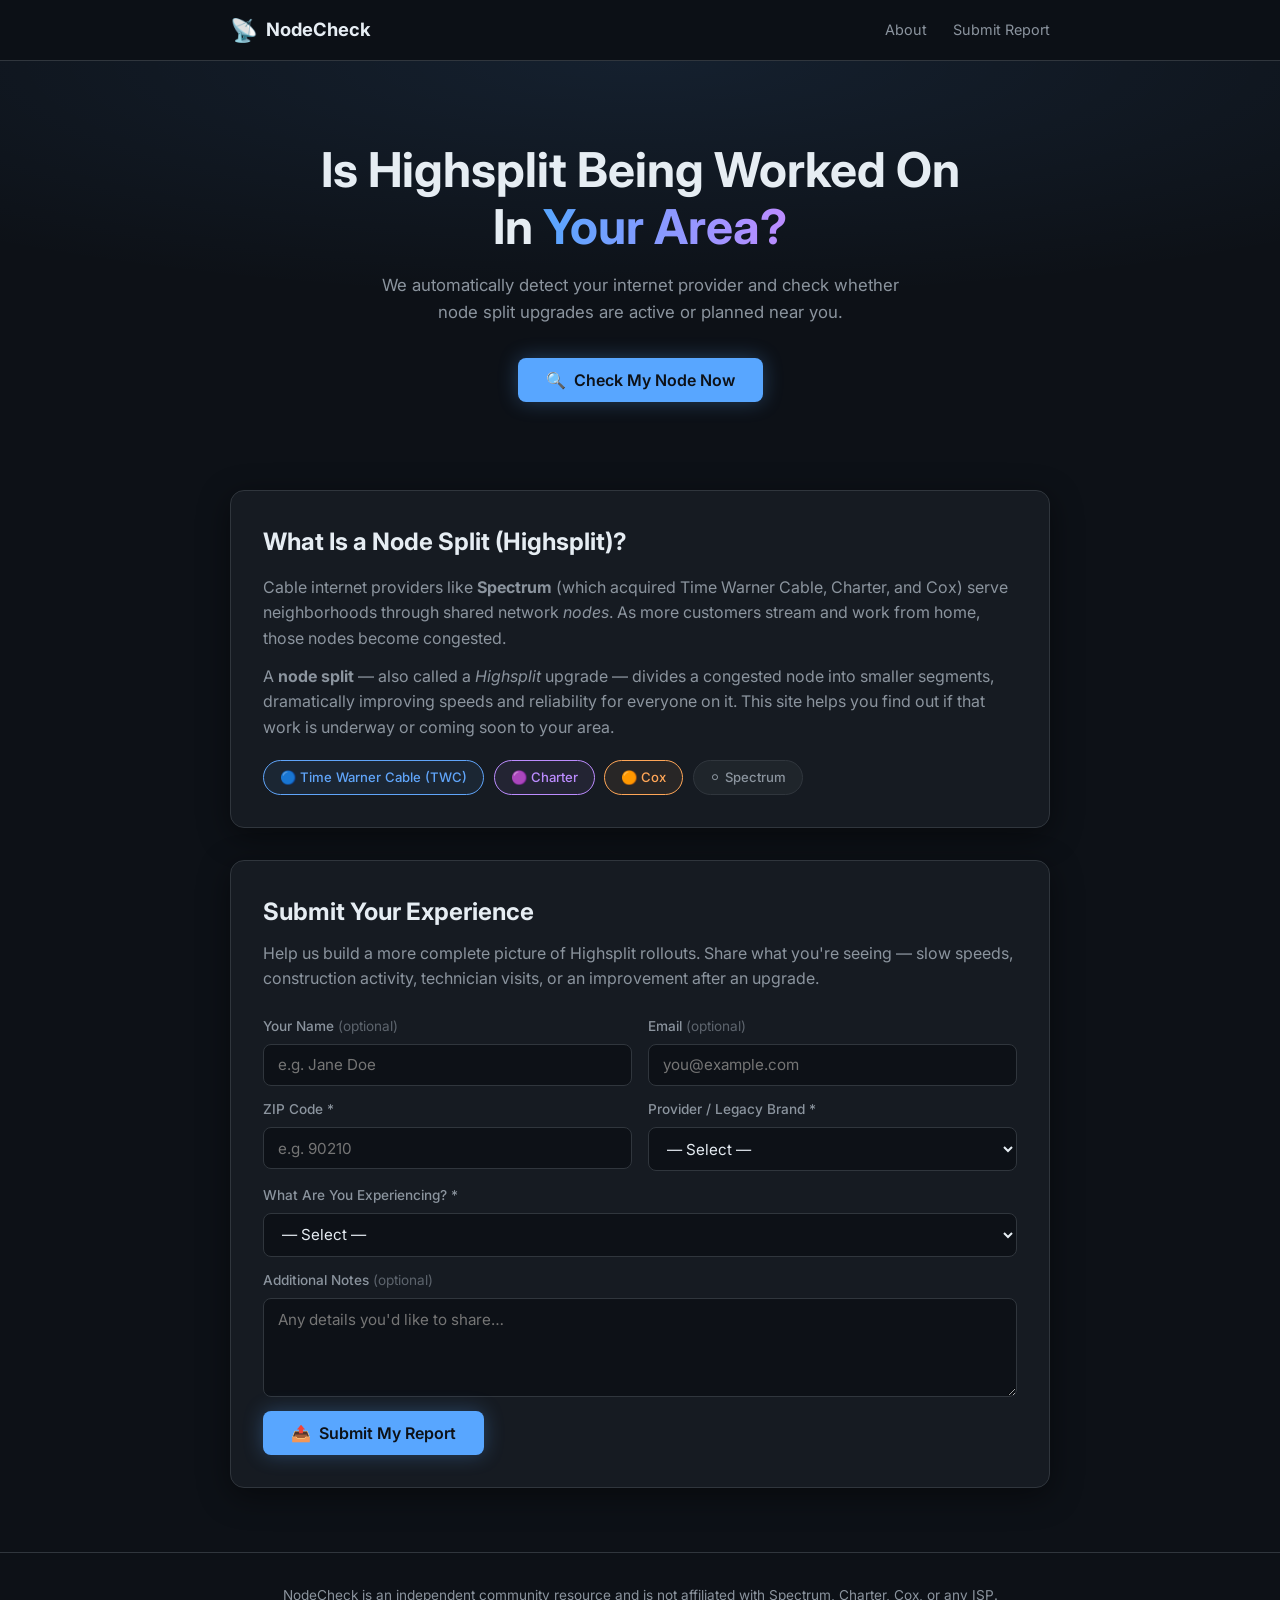
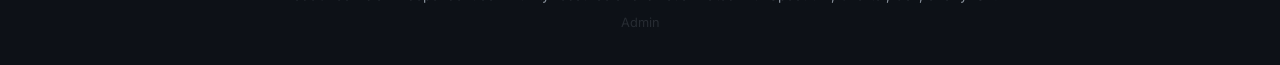
==== index.html @ a07a2ab9 "Add files via upload" ====
<!DOCTYPE html>
<html lang="en">
<head>
  <meta charset="UTF-8" />
  <meta name="viewport" content="width=device-width, initial-scale=1.0" />
  <title>Spectrum Node Checker — Highsplit Status</title>
  <link rel="stylesheet" href="style.css" />
  <link rel="preconnect" href="https://fonts.googleapis.com" />
  <link href="https://fonts.googleapis.com/css2?family=Inter:wght@300;400;500;600;700&display=swap" rel="stylesheet" />
</head>
<body>

  <!-- HEADER -->
  <header class="site-header">
    <div class="container">
      <div class="header-inner">
        <div class="logo">
          <span class="logo-icon">📡</span>
          <span class="logo-text">NodeCheck</span>
        </div>
        <nav>
          <a href="#about">About</a>
          <a href="#report">Submit Report</a>
        </nav>
      </div>
    </div>
  </header>

  <!-- HERO -->
  <section class="hero">
    <div class="container">
      <h1>Is Highsplit Being Worked On<br />In <span class="highlight">Your Area?</span></h1>
      <p class="hero-sub">We automatically detect your internet provider and check whether node split upgrades are active or planned near you.</p>
      <button id="checkBtn" class="btn btn-primary" onclick="runCheck()">
        <span class="btn-icon">🔍</span> Check My Node Now
      </button>
    </div>
  </section>

  <!-- RESULTS CARD -->
  <section class="results-section container" id="results" style="display:none;">
    <div class="card results-card">

      <div class="card-header">
        <h2>Your Connection Details</h2>
        <span class="badge" id="statusBadge">Checking…</span>
      </div>

      <div class="info-grid">
        <div class="info-item">
          <div class="info-label">IP Address</div>
          <div class="info-value" id="ipVal">—</div>
        </div>
        <div class="info-item">
          <div class="info-label">Internet Provider</div>
          <div class="info-value" id="ispVal">—</div>
        </div>
        <div class="info-item">
          <div class="info-label">Provider Legacy Brand</div>
          <div class="info-value" id="legacyVal">—</div>
        </div>
        <div class="info-item">
          <div class="info-label">ASN / Network</div>
          <div class="info-value" id="asnVal">—</div>
        </div>
        <div class="info-item">
          <div class="info-label">Location</div>
          <div class="info-value" id="locVal">—</div>
        </div>
        <div class="info-item">
          <div class="info-label">ZIP / Postal Code</div>
          <div class="info-value" id="zipVal">—</div>
        </div>
      </div>

      <!-- HIGHSPLIT STATUS BOX -->
      <div class="highsplit-box" id="highsplitBox">
        <div class="highsplit-icon" id="highsplitIcon">⏳</div>
        <div class="highsplit-text">
          <h3 id="highsplitTitle">Checking Highsplit Status…</h3>
          <p id="highsplitDesc">Please wait while we look up your area.</p>
          <div class="eta-badge" id="etaBadge" style="display:none;">
            <span>🗓️ Estimated Completion:</span>
            <strong id="etaVal"></strong>
          </div>
        </div>
      </div>

    </div>
  </section>

  <!-- SPINNER -->
  <div class="spinner-wrap" id="spinner" style="display:none;">
    <div class="spinner"></div>
    <p>Looking up your provider…</p>
  </div>

  <!-- ABOUT -->
  <section class="about-section container" id="about">
    <div class="card">
      <h2>What Is a Node Split (Highsplit)?</h2>
      <p>Cable internet providers like <strong>Spectrum</strong> (which acquired Time Warner Cable, Charter, and Cox) serve neighborhoods through shared network <em>nodes</em>. As more customers stream and work from home, those nodes become congested.</p>
      <p>A <strong>node split</strong> — also called a <em>Highsplit</em> upgrade — divides a congested node into smaller segments, dramatically improving speeds and reliability for everyone on it. This site helps you find out if that work is underway or coming soon to your area.</p>
      <div class="info-chips">
        <span class="chip chip-twc">🔵 Time Warner Cable (TWC)</span>
        <span class="chip chip-charter">🟣 Charter</span>
        <span class="chip chip-cox">🟠 Cox</span>
        <span class="chip chip-spectrum">⚪ Spectrum</span>
      </div>
    </div>
  </section>

  <!-- REPORT FORM -->
  <section class="report-section container" id="report">
    <div class="card">
      <h2>Submit Your Experience</h2>
      <p>Help us build a more complete picture of Highsplit rollouts. Share what you're seeing — slow speeds, construction activity, technician visits, or an improvement after an upgrade.</p>

      <form id="reportForm" onsubmit="submitReport(event)">
        <div class="form-row">
          <div class="form-group">
            <label for="rName">Your Name <span class="optional">(optional)</span></label>
            <input type="text" id="rName" placeholder="e.g. Jane Doe" />
          </div>
          <div class="form-group">
            <label for="rEmail">Email <span class="optional">(optional)</span></label>
            <input type="email" id="rEmail" placeholder="you@example.com" />
          </div>
        </div>
        <div class="form-row">
          <div class="form-group">
            <label for="rZip">ZIP Code *</label>
            <input type="text" id="rZip" placeholder="e.g. 90210" required maxlength="10" />
          </div>
          <div class="form-group">
            <label for="rProvider">Provider / Legacy Brand *</label>
            <select id="rProvider" required>
              <option value="">— Select —</option>
              <option>Spectrum</option>
              <option>Time Warner Cable (TWC)</option>
              <option>Charter</option>
              <option>Cox</option>
              <option>Other</option>
            </select>
          </div>
        </div>
        <div class="form-group full">
          <label for="rStatus">What Are You Experiencing? *</label>
          <select id="rStatus" required>
            <option value="">— Select —</option>
            <option>Speeds improved recently — upgrade may be done</option>
            <option>Saw construction / node work near my area</option>
            <option>Technician visited — mentioned node work</option>
            <option>Still having congestion / slow speeds</option>
            <option>No changes noticed</option>
            <option>Other</option>
          </select>
        </div>
        <div class="form-group full">
          <label for="rNotes">Additional Notes <span class="optional">(optional)</span></label>
          <textarea id="rNotes" rows="4" placeholder="Any details you'd like to share…"></textarea>
        </div>

        <!-- Hidden fields auto-filled from IP lookup -->
        <input type="hidden" id="rIp" />
        <input type="hidden" id="rIsp" />
        <input type="hidden" id="rCity" />
        <input type="hidden" id="rState" />

        <button type="submit" class="btn btn-primary" id="submitBtn">
          <span class="btn-icon">📤</span> Submit My Report
        </button>
      </form>

      <div id="formSuccess" class="success-msg" style="display:none;">
        <span>✅</span> Thank you! Your report has been submitted successfully.
      </div>
      <div id="formError" class="error-msg" style="display:none;">
        <span>⚠️</span> Something went wrong. Please try again or check your connection.
      </div>
    </div>
  </section>

  <!-- FOOTER -->
  <footer class="site-footer">
    <div class="container">
      <p>NodeCheck is an independent community resource and is not affiliated with Spectrum, Charter, Cox, or any ISP.</p>
      <p style="margin-top:.4rem;font-size:.8rem;opacity:.5;">
        <a href="admin.html" style="color:inherit;opacity:.4;text-decoration:none;">Admin</a>
      </p>
    </div>
  </footer>

  <script src="app.js"></script>
</body>
</html>
---- style.css ----
/* ===================================================
   NodeCheck — style.css
   =================================================== */

:root {
  --bg:          #0d1117;
  --bg-card:     #161b22;
  --bg-card2:    #1c2330;
  --border:      #30363d;
  --text:        #e6edf3;
  --text-muted:  #8b949e;
  --accent:      #58a6ff;
  --accent2:     #3fb950;
  --danger:      #f85149;
  --warning:     #d29922;
  --purple:      #bc8cff;
  --orange:      #ffa657;
  --radius:      14px;
  --shadow:      0 8px 32px rgba(0,0,0,.45);
}

*, *::before, *::after { box-sizing: border-box; margin: 0; padding: 0; }

html { scroll-behavior: smooth; }

body {
  font-family: 'Inter', system-ui, sans-serif;
  background: var(--bg);
  color: var(--text);
  font-size: 16px;
  line-height: 1.6;
}

/* ── LAYOUT ── */
.container { max-width: 860px; margin: 0 auto; padding: 0 1.25rem; }

/* ── HEADER ── */
.site-header {
  position: sticky; top: 0; z-index: 100;
  background: rgba(13,17,23,.88);
  backdrop-filter: blur(12px);
  border-bottom: 1px solid var(--border);
  padding: .75rem 0;
}
.header-inner { display: flex; align-items: center; justify-content: space-between; }
.logo { display: flex; align-items: center; gap: .5rem; font-weight: 700; font-size: 1.15rem; }
.logo-icon { font-size: 1.4rem; }
nav a {
  color: var(--text-muted);
  text-decoration: none;
  margin-left: 1.4rem;
  font-size: .9rem;
  transition: color .2s;
}
nav a:hover { color: var(--text); }

/* ── HERO ── */
.hero {
  padding: 5rem 1.25rem 3.5rem;
  text-align: center;
  background: radial-gradient(ellipse 80% 60% at 50% 0%, rgba(88,166,255,.10), transparent);
}
.hero h1 { font-size: clamp(1.8rem, 5vw, 3rem); font-weight: 700; line-height: 1.2; margin-bottom: 1rem; }
.highlight {
  background: linear-gradient(90deg, var(--accent), var(--purple));
  -webkit-background-clip: text;
  -webkit-text-fill-color: transparent;
}
.hero-sub { color: var(--text-muted); max-width: 540px; margin: 0 auto 2rem; font-size: 1.05rem; }

/* ── BUTTONS ── */
.btn {
  display: inline-flex;
  align-items: center;
  gap: .5rem;
  padding: .75rem 1.75rem;
  border-radius: 8px;
  border: none;
  font-family: inherit;
  font-size: 1rem;
  font-weight: 600;
  cursor: pointer;
  transition: transform .15s, box-shadow .15s, opacity .15s;
}
.btn:active { transform: scale(.97); }
.btn-primary {
  background: var(--accent);
  color: #0d1117;
  box-shadow: 0 0 20px rgba(88,166,255,.3);
}
.btn-primary:hover { opacity: .9; box-shadow: 0 0 30px rgba(88,166,255,.45); }
.btn-icon { font-size: 1rem; }

/* ── CARD ── */
.card {
  background: var(--bg-card);
  border: 1px solid var(--border);
  border-radius: var(--radius);
  padding: 2rem;
  box-shadow: var(--shadow);
}

/* ── RESULTS ── */
.results-section { margin: 2.5rem auto; }
.results-card {}
.card-header {
  display: flex; align-items: center; justify-content: space-between;
  margin-bottom: 1.5rem;
  flex-wrap: wrap; gap: .75rem;
}
.card-header h2 { font-size: 1.25rem; }

.badge {
  display: inline-block;
  padding: .3rem .85rem;
  border-radius: 20px;
  font-size: .8rem;
  font-weight: 600;
  background: var(--bg-card2);
  border: 1px solid var(--border);
  color: var(--text-muted);
}
.badge.checking  { color: var(--warning);  border-color: var(--warning); }
.badge.spectrum  { color: var(--accent);   border-color: var(--accent); }
.badge.twc       { color: #60a5fa;         border-color: #60a5fa; }
.badge.charter   { color: var(--purple);   border-color: var(--purple); }
.badge.cox       { color: var(--orange);   border-color: var(--orange); }
.badge.other     { color: var(--text-muted); }

/* INFO GRID */
.info-grid {
  display: grid;
  grid-template-columns: repeat(auto-fit, minmax(180px, 1fr));
  gap: 1rem;
  margin-bottom: 1.5rem;
}
.info-item {
  background: var(--bg-card2);
  border: 1px solid var(--border);
  border-radius: 10px;
  padding: .85rem 1rem;
}
.info-label { font-size: .73rem; text-transform: uppercase; letter-spacing: .07em; color: var(--text-muted); margin-bottom: .3rem; }
.info-value { font-size: .97rem; font-weight: 500; word-break: break-all; }

/* HIGHSPLIT BOX */
.highsplit-box {
  display: flex;
  align-items: flex-start;
  gap: 1.25rem;
  padding: 1.5rem;
  border-radius: 10px;
  border: 1px solid var(--border);
  background: var(--bg-card2);
  margin-top: .5rem;
}
.highsplit-icon { font-size: 2.5rem; flex-shrink: 0; }
.highsplit-text h3 { font-size: 1.1rem; margin-bottom: .35rem; }
.highsplit-text p  { color: var(--text-muted); font-size: .95rem; }

.highsplit-box.active   { border-color: var(--accent2); background: rgba(63,185,80,.07); }
.highsplit-box.planned  { border-color: var(--warning);  background: rgba(210,153,34,.07); }
.highsplit-box.complete { border-color: var(--accent);   background: rgba(88,166,255,.07); }
.highsplit-box.none     { border-color: var(--border);   }

.eta-badge {
  display: inline-flex;
  align-items: center;
  gap: .5rem;
  margin-top: .75rem;
  background: var(--bg);
  border: 1px solid var(--border);
  border-radius: 8px;
  padding: .4rem .85rem;
  font-size: .87rem;
  color: var(--text-muted);
}
.eta-badge strong { color: var(--text); }

/* SPINNER */
.spinner-wrap {
  display: flex;
  flex-direction: column;
  align-items: center;
  padding: 3rem;
  color: var(--text-muted);
  gap: 1rem;
}
.spinner {
  width: 44px; height: 44px;
  border: 4px solid var(--border);
  border-top-color: var(--accent);
  border-radius: 50%;
  animation: spin .8s linear infinite;
}
@keyframes spin { to { transform: rotate(360deg); } }

/* ── ABOUT ── */
.about-section { margin: 2rem auto; }
.about-section h2 { margin-bottom: .85rem; }
.about-section p  { color: var(--text-muted); margin-bottom: .75rem; }
.info-chips { display: flex; flex-wrap: wrap; gap: .6rem; margin-top: 1.25rem; }
.chip {
  padding: .35rem 1rem;
  border-radius: 20px;
  font-size: .82rem;
  font-weight: 500;
  border: 1px solid;
}
.chip-twc       { color: #60a5fa; border-color: #60a5fa; background: rgba(96,165,250,.08); }
.chip-charter   { color: var(--purple); border-color: var(--purple); background: rgba(188,140,255,.08); }
.chip-cox       { color: var(--orange); border-color: var(--orange); background: rgba(255,166,87,.08); }
.chip-spectrum  { color: var(--text-muted); border-color: var(--border); background: rgba(139,148,158,.08); }

/* ── REPORT FORM ── */
.report-section { margin: 2rem auto 4rem; }
.report-section h2 { margin-bottom: .6rem; }
.report-section > .card > p { color: var(--text-muted); margin-bottom: 1.5rem; }

.form-row { display: grid; grid-template-columns: 1fr 1fr; gap: 1rem; }
@media (max-width: 540px) { .form-row { grid-template-columns: 1fr; } }

.form-group { display: flex; flex-direction: column; gap: .4rem; margin-bottom: .85rem; }
.form-group.full { grid-column: 1 / -1; }

label { font-size: .85rem; font-weight: 500; color: var(--text-muted); }
.optional { font-weight: 400; opacity: .6; }

input, select, textarea {
  background: var(--bg);
  border: 1px solid var(--border);
  border-radius: 8px;
  padding: .65rem .9rem;
  color: var(--text);
  font-family: inherit;
  font-size: .95rem;
  outline: none;
  transition: border-color .2s;
  width: 100%;
}
input:focus, select:focus, textarea:focus { border-color: var(--accent); }
select option { background: var(--bg-card); }
textarea { resize: vertical; }

.success-msg, .error-msg {
  display: flex; align-items: center; gap: .6rem;
  padding: 1rem 1.25rem;
  border-radius: 8px;
  margin-top: 1rem;
  font-size: .95rem;
}
.success-msg { background: rgba(63,185,80,.12); border: 1px solid var(--accent2); color: var(--accent2); }
.error-msg   { background: rgba(248,81,73,.12);  border: 1px solid var(--danger);  color: var(--danger); }

/* ── FOOTER ── */
.site-footer {
  text-align: center;
  padding: 2rem 1.25rem;
  border-top: 1px solid var(--border);
  color: var(--text-muted);
  font-size: .85rem;
}

/* ── ADMIN PAGE ── */
.admin-login { max-width: 380px; margin: 6rem auto; }
.admin-login h2 { margin-bottom: 1.25rem; text-align: center; }

.admin-section { margin: 2rem auto 4rem; }
.admin-section h2 { margin-bottom: 1.25rem; }

.report-table-wrap { overflow-x: auto; }
table { width: 100%; border-collapse: collapse; font-size: .85rem; }
th, td { padding: .65rem .9rem; text-align: left; border-bottom: 1px solid var(--border); }
th { color: var(--text-muted); font-weight: 600; font-size: .75rem; text-transform: uppercase; letter-spacing: .06em; }
tr:hover td { background: var(--bg-card2); }

.empty-state {
  text-align: center;
  padding: 3rem;
  color: var(--text-muted);
}

.logout-btn {
  background: none;
  border: 1px solid var(--border);
  color: var(--text-muted);
  padding: .4rem .9rem;
  border-radius: 6px;
  cursor: pointer;
  font-size: .85rem;
  font-family: inherit;
  transition: border-color .2s;
}
.logout-btn:hover { border-color: var(--danger); color: var(--danger); }

/* Responsive */
@media (max-width: 640px) {
  .hero { padding: 3.5rem 1.25rem 2.5rem; }
  .card { padding: 1.4rem; }
  .highsplit-box { flex-direction: column; }
}
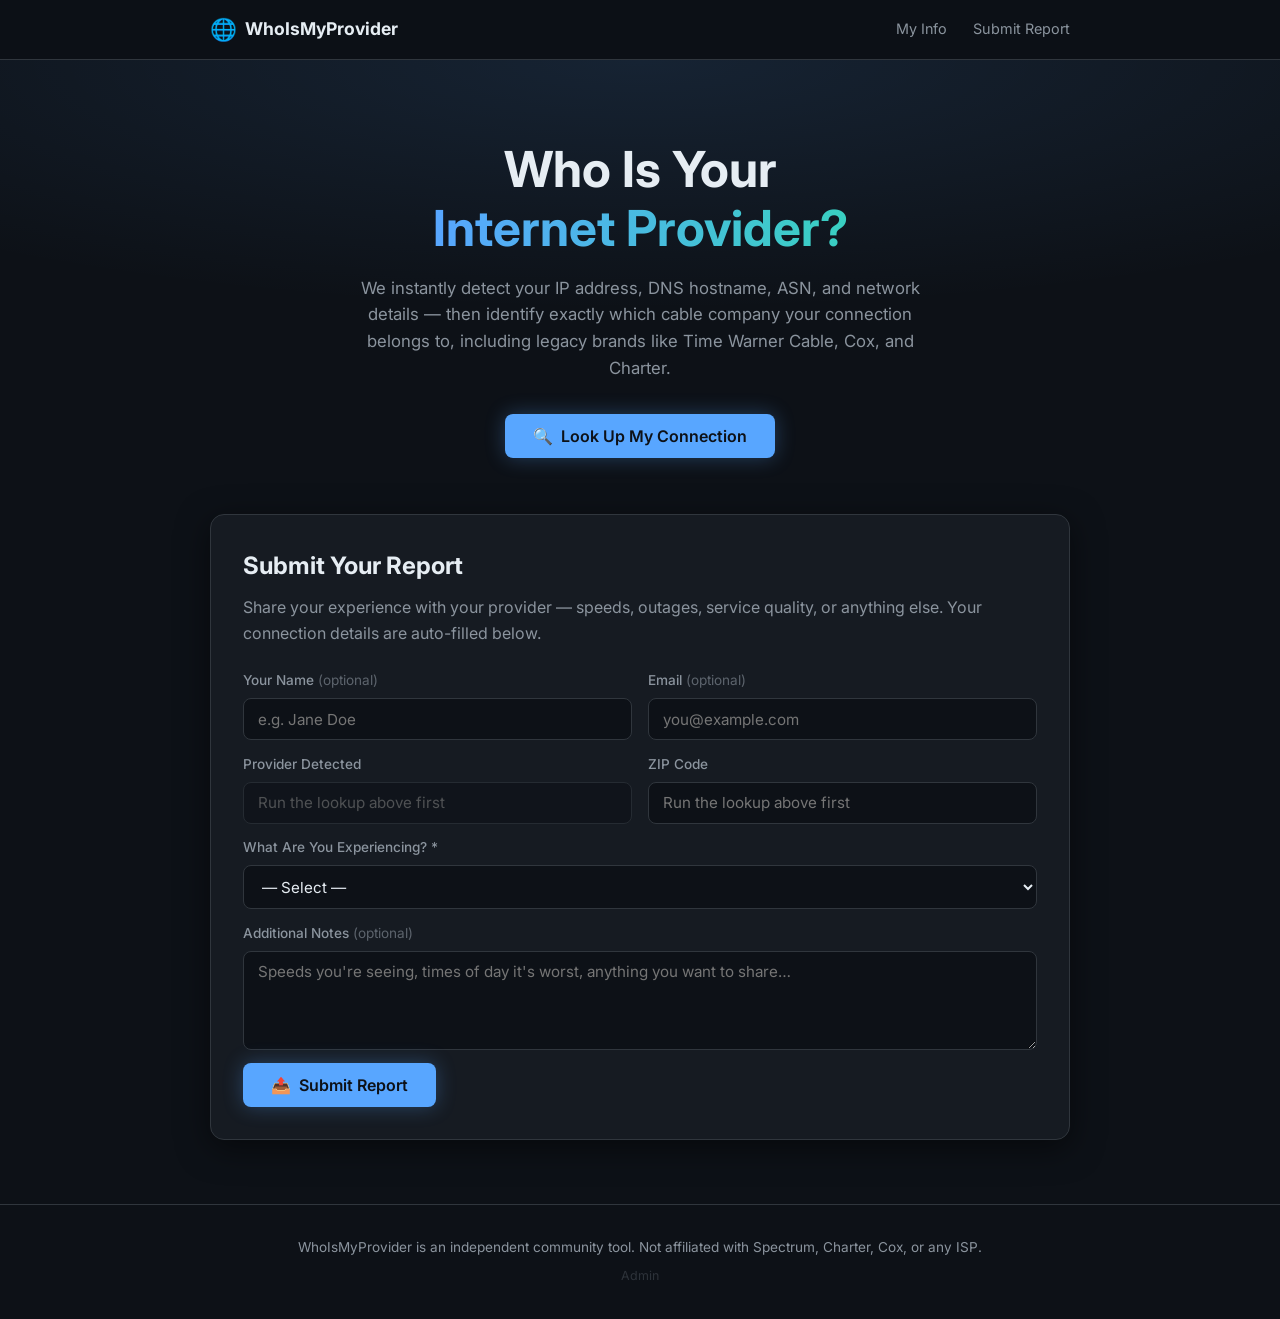
==== commit b9346c46: "Add files via upload" ====
--- a/index.html
+++ b/index.html
@@ -3,9 +3,8 @@
 <head>
   <meta charset="UTF-8" />
   <meta name="viewport" content="width=device-width, initial-scale=1.0" />
-  <title>Spectrum Node Checker — Highsplit Status</title>
+  <title>Who's My Provider? — Node & ISP Lookup</title>
   <link rel="stylesheet" href="style.css" />
-  <link rel="preconnect" href="https://fonts.googleapis.com" />
   <link href="https://fonts.googleapis.com/css2?family=Inter:wght@300;400;500;600;700&display=swap" rel="stylesheet" />
 </head>
 <body>
@@ -15,11 +14,11 @@
     <div class="container">
       <div class="header-inner">
         <div class="logo">
-          <span class="logo-icon">📡</span>
-          <span class="logo-text">NodeCheck</span>
+          <span class="logo-icon">🌐</span>
+          <span class="logo-text">WhoIsMyProvider</span>
         </div>
         <nav>
-          <a href="#about">About</a>
+          <a href="#results">My Info</a>
           <a href="#report">Submit Report</a>
         </nav>
       </div>
@@ -29,154 +28,183 @@
   <!-- HERO -->
   <section class="hero">
     <div class="container">
-      <h1>Is Highsplit Being Worked On<br />In <span class="highlight">Your Area?</span></h1>
-      <p class="hero-sub">We automatically detect your internet provider and check whether node split upgrades are active or planned near you.</p>
-      <button id="checkBtn" class="btn btn-primary" onclick="runCheck()">
-        <span class="btn-icon">🔍</span> Check My Node Now
+      <h1>Who Is Your<br /><span class="highlight">Internet Provider?</span></h1>
+      <p class="hero-sub">
+        We instantly detect your IP address, DNS hostname, ASN, and network details — then identify exactly which cable company your connection belongs to, including legacy brands like Time Warner Cable, Cox, and Charter.
+      </p>
+      <button id="checkBtn" class="btn btn-primary" onclick="runLookup()">
+        <span class="btn-icon">🔍</span> Look Up My Connection
       </button>
-    </div>
-  </section>
-
-  <!-- RESULTS CARD -->
-  <section class="results-section container" id="results" style="display:none;">
-    <div class="card results-card">
-
-      <div class="card-header">
-        <h2>Your Connection Details</h2>
-        <span class="badge" id="statusBadge">Checking…</span>
-      </div>
-
-      <div class="info-grid">
-        <div class="info-item">
-          <div class="info-label">IP Address</div>
-          <div class="info-value" id="ipVal">—</div>
-        </div>
-        <div class="info-item">
-          <div class="info-label">Internet Provider</div>
-          <div class="info-value" id="ispVal">—</div>
-        </div>
-        <div class="info-item">
-          <div class="info-label">Provider Legacy Brand</div>
-          <div class="info-value" id="legacyVal">—</div>
-        </div>
-        <div class="info-item">
-          <div class="info-label">ASN / Network</div>
-          <div class="info-value" id="asnVal">—</div>
-        </div>
-        <div class="info-item">
-          <div class="info-label">Location</div>
-          <div class="info-value" id="locVal">—</div>
-        </div>
-        <div class="info-item">
-          <div class="info-label">ZIP / Postal Code</div>
-          <div class="info-value" id="zipVal">—</div>
-        </div>
-      </div>
-
-      <!-- HIGHSPLIT STATUS BOX -->
-      <div class="highsplit-box" id="highsplitBox">
-        <div class="highsplit-icon" id="highsplitIcon">⏳</div>
-        <div class="highsplit-text">
-          <h3 id="highsplitTitle">Checking Highsplit Status…</h3>
-          <p id="highsplitDesc">Please wait while we look up your area.</p>
-          <div class="eta-badge" id="etaBadge" style="display:none;">
-            <span>🗓️ Estimated Completion:</span>
-            <strong id="etaVal"></strong>
-          </div>
-        </div>
-      </div>
-
     </div>
   </section>
 
   <!-- SPINNER -->
   <div class="spinner-wrap" id="spinner" style="display:none;">
     <div class="spinner"></div>
-    <p>Looking up your provider…</p>
+    <p>Fetching your network details…</p>
   </div>
 
-  <!-- ABOUT -->
-  <section class="about-section container" id="about">
-    <div class="card">
-      <h2>What Is a Node Split (Highsplit)?</h2>
-      <p>Cable internet providers like <strong>Spectrum</strong> (which acquired Time Warner Cable, Charter, and Cox) serve neighborhoods through shared network <em>nodes</em>. As more customers stream and work from home, those nodes become congested.</p>
-      <p>A <strong>node split</strong> — also called a <em>Highsplit</em> upgrade — divides a congested node into smaller segments, dramatically improving speeds and reliability for everyone on it. This site helps you find out if that work is underway or coming soon to your area.</p>
-      <div class="info-chips">
-        <span class="chip chip-twc">🔵 Time Warner Cable (TWC)</span>
-        <span class="chip chip-charter">🟣 Charter</span>
-        <span class="chip chip-cox">🟠 Cox</span>
-        <span class="chip chip-spectrum">⚪ Spectrum</span>
-      </div>
-    </div>
+  <!-- RESULTS -->
+  <section class="results-section container" id="results" style="display:none;">
+
+    <!-- PROVIDER BANNER -->
+    <div class="provider-banner" id="providerBanner">
+      <div class="provider-logo" id="providerLogo">📡</div>
+      <div class="provider-info">
+        <div class="provider-label">Your Internet Provider</div>
+        <div class="provider-name" id="providerName">—</div>
+        <div class="provider-sub" id="providerSub">—</div>
+      </div>
+      <div class="provider-badge-wrap">
+        <span class="provider-badge" id="providerBadge">—</span>
+      </div>
+    </div>
+
+    <!-- DETAIL GRID -->
+    <div class="card detail-card">
+      <h2 class="section-title">Your Network Details</h2>
+      <div class="info-grid">
+
+        <div class="info-item">
+          <div class="info-label">🔢 IP Address</div>
+          <div class="info-value mono" id="dIp">—</div>
+        </div>
+
+        <div class="info-item">
+          <div class="info-label">🔄 Reverse DNS (RDNS)</div>
+          <div class="info-value mono small" id="dRdns">—</div>
+        </div>
+
+        <div class="info-item">
+          <div class="info-label">🏢 ISP / Organization</div>
+          <div class="info-value" id="dIsp">—</div>
+        </div>
+
+        <div class="info-item">
+          <div class="info-label">📡 ASN (Network Number)</div>
+          <div class="info-value mono" id="dAsn">—</div>
+        </div>
+
+        <div class="info-item">
+          <div class="info-label">🏙️ City</div>
+          <div class="info-value" id="dCity">—</div>
+        </div>
+
+        <div class="info-item">
+          <div class="info-label">🗺️ Region / State</div>
+          <div class="info-value" id="dRegion">—</div>
+        </div>
+
+        <div class="info-item">
+          <div class="info-label">📮 ZIP Code</div>
+          <div class="info-value mono" id="dZip">—</div>
+        </div>
+
+        <div class="info-item">
+          <div class="info-label">🌍 Country</div>
+          <div class="info-value" id="dCountry">—</div>
+        </div>
+
+        <div class="info-item">
+          <div class="info-label">⏰ Timezone</div>
+          <div class="info-value" id="dTimezone">—</div>
+        </div>
+
+        <div class="info-item">
+          <div class="info-label">📶 Connection Type</div>
+          <div class="info-value" id="dType">—</div>
+        </div>
+
+        <div class="info-item">
+          <div class="info-label">🛡️ VPN / Proxy</div>
+          <div class="info-value" id="dProxy">—</div>
+        </div>
+
+        <div class="info-item">
+          <div class="info-label">🏷️ Legacy Brand Detected</div>
+          <div class="info-value" id="dLegacy">—</div>
+        </div>
+
+      </div>
+    </div>
+
+    <!-- PROVIDER EXPLANATION -->
+    <div class="card explain-card" id="explainCard">
+      <div class="explain-icon" id="explainIcon">📡</div>
+      <div class="explain-text">
+        <h3 id="explainTitle">Provider Identified</h3>
+        <p id="explainDesc">—</p>
+      </div>
+    </div>
+
   </section>
 
   <!-- REPORT FORM -->
   <section class="report-section container" id="report">
     <div class="card">
-      <h2>Submit Your Experience</h2>
-      <p>Help us build a more complete picture of Highsplit rollouts. Share what you're seeing — slow speeds, construction activity, technician visits, or an improvement after an upgrade.</p>
+      <h2>Submit Your Report</h2>
+      <p>Share your experience with your provider — speeds, outages, service quality, or anything else. Your connection details are auto-filled below.</p>
 
       <form id="reportForm" onsubmit="submitReport(event)">
         <div class="form-row">
           <div class="form-group">
-            <label for="rName">Your Name <span class="optional">(optional)</span></label>
+            <label>Your Name <span class="optional">(optional)</span></label>
             <input type="text" id="rName" placeholder="e.g. Jane Doe" />
           </div>
           <div class="form-group">
-            <label for="rEmail">Email <span class="optional">(optional)</span></label>
+            <label>Email <span class="optional">(optional)</span></label>
             <input type="email" id="rEmail" placeholder="you@example.com" />
           </div>
         </div>
+
         <div class="form-row">
           <div class="form-group">
-            <label for="rZip">ZIP Code *</label>
-            <input type="text" id="rZip" placeholder="e.g. 90210" required maxlength="10" />
-          </div>
-          <div class="form-group">
-            <label for="rProvider">Provider / Legacy Brand *</label>
-            <select id="rProvider" required>
-              <option value="">— Select —</option>
-              <option>Spectrum</option>
-              <option>Time Warner Cable (TWC)</option>
-              <option>Charter</option>
-              <option>Cox</option>
-              <option>Other</option>
-            </select>
-          </div>
-        </div>
+            <label>Provider Detected</label>
+            <input type="text" id="rProvider" placeholder="Run the lookup above first" readonly />
+          </div>
+          <div class="form-group">
+            <label>ZIP Code</label>
+            <input type="text" id="rZip" placeholder="Run the lookup above first" />
+          </div>
+        </div>
+
         <div class="form-group full">
-          <label for="rStatus">What Are You Experiencing? *</label>
+          <label>What Are You Experiencing? *</label>
           <select id="rStatus" required>
             <option value="">— Select —</option>
-            <option>Speeds improved recently — upgrade may be done</option>
-            <option>Saw construction / node work near my area</option>
-            <option>Technician visited — mentioned node work</option>
-            <option>Still having congestion / slow speeds</option>
-            <option>No changes noticed</option>
+            <option>Speeds are great — no complaints</option>
+            <option>Speeds are slow / inconsistent</option>
+            <option>Frequent outages or disconnections</option>
+            <option>Service just recently improved</option>
+            <option>Service recently got worse</option>
             <option>Other</option>
           </select>
         </div>
+
         <div class="form-group full">
-          <label for="rNotes">Additional Notes <span class="optional">(optional)</span></label>
-          <textarea id="rNotes" rows="4" placeholder="Any details you'd like to share…"></textarea>
-        </div>
-
-        <!-- Hidden fields auto-filled from IP lookup -->
+          <label>Additional Notes <span class="optional">(optional)</span></label>
+          <textarea id="rNotes" rows="4" placeholder="Speeds you're seeing, times of day it's worst, anything you want to share…"></textarea>
+        </div>
+
+        <!-- Hidden auto-filled fields -->
         <input type="hidden" id="rIp" />
         <input type="hidden" id="rIsp" />
+        <input type="hidden" id="rAsn" />
+        <input type="hidden" id="rRdns" />
         <input type="hidden" id="rCity" />
         <input type="hidden" id="rState" />
+        <input type="hidden" id="rLegacy" />
 
         <button type="submit" class="btn btn-primary" id="submitBtn">
-          <span class="btn-icon">📤</span> Submit My Report
+          <span class="btn-icon">📤</span> Submit Report
         </button>
       </form>
 
       <div id="formSuccess" class="success-msg" style="display:none;">
-        <span>✅</span> Thank you! Your report has been submitted successfully.
+        <span>✅</span> Thank you! Your report was submitted.
       </div>
       <div id="formError" class="error-msg" style="display:none;">
-        <span>⚠️</span> Something went wrong. Please try again or check your connection.
+        <span>⚠️</span> Something went wrong. Please try again.
       </div>
     </div>
   </section>
@@ -184,9 +212,9 @@
   <!-- FOOTER -->
   <footer class="site-footer">
     <div class="container">
-      <p>NodeCheck is an independent community resource and is not affiliated with Spectrum, Charter, Cox, or any ISP.</p>
-      <p style="margin-top:.4rem;font-size:.8rem;opacity:.5;">
-        <a href="admin.html" style="color:inherit;opacity:.4;text-decoration:none;">Admin</a>
+      <p>WhoIsMyProvider is an independent community tool. Not affiliated with Spectrum, Charter, Cox, or any ISP.</p>
+      <p style="margin-top:.4rem;">
+        <a href="admin.html" style="color:inherit;opacity:.25;font-size:.78rem;text-decoration:none;">Admin</a>
       </p>
     </div>
   </footer>
--- a/style.css
+++ b/style.css
@@ -1,26 +1,26 @@
 /* ===================================================
-   NodeCheck — style.css
+   WhoIsMyProvider — style.css
    =================================================== */
 
 :root {
-  --bg:          #0d1117;
-  --bg-card:     #161b22;
-  --bg-card2:    #1c2330;
-  --border:      #30363d;
-  --text:        #e6edf3;
-  --text-muted:  #8b949e;
-  --accent:      #58a6ff;
-  --accent2:     #3fb950;
-  --danger:      #f85149;
-  --warning:     #d29922;
-  --purple:      #bc8cff;
-  --orange:      #ffa657;
-  --radius:      14px;
-  --shadow:      0 8px 32px rgba(0,0,0,.45);
+  --bg:         #0d1117;
+  --bg-card:    #161b22;
+  --bg-card2:   #1c2330;
+  --border:     #30363d;
+  --text:       #e6edf3;
+  --muted:      #8b949e;
+  --accent:     #58a6ff;
+  --green:      #3fb950;
+  --danger:     #f85149;
+  --warning:    #d29922;
+  --purple:     #bc8cff;
+  --orange:     #ffa657;
+  --teal:       #39d0c1;
+  --radius:     14px;
+  --shadow:     0 8px 32px rgba(0,0,0,.5);
 }
 
 *, *::before, *::after { box-sizing: border-box; margin: 0; padding: 0; }
-
 html { scroll-behavior: smooth; }
 
 body {
@@ -31,271 +31,171 @@
   line-height: 1.6;
 }
 
-/* ── LAYOUT ── */
-.container { max-width: 860px; margin: 0 auto; padding: 0 1.25rem; }
-
-/* ── HEADER ── */
+.container { max-width: 900px; margin: 0 auto; padding: 0 1.25rem; }
+
+/* HEADER */
 .site-header {
   position: sticky; top: 0; z-index: 100;
-  background: rgba(13,17,23,.88);
+  background: rgba(13,17,23,.9);
   backdrop-filter: blur(12px);
   border-bottom: 1px solid var(--border);
   padding: .75rem 0;
 }
 .header-inner { display: flex; align-items: center; justify-content: space-between; }
-.logo { display: flex; align-items: center; gap: .5rem; font-weight: 700; font-size: 1.15rem; }
-.logo-icon { font-size: 1.4rem; }
-nav a {
-  color: var(--text-muted);
-  text-decoration: none;
-  margin-left: 1.4rem;
-  font-size: .9rem;
-  transition: color .2s;
-}
+.logo { display: flex; align-items: center; gap: .5rem; font-weight: 700; font-size: 1.1rem; }
+.logo-icon { font-size: 1.35rem; }
+nav a { color: var(--muted); text-decoration: none; margin-left: 1.4rem; font-size: .9rem; transition: color .2s; }
 nav a:hover { color: var(--text); }
 
-/* ── HERO ── */
+/* HERO */
 .hero {
   padding: 5rem 1.25rem 3.5rem;
   text-align: center;
-  background: radial-gradient(ellipse 80% 60% at 50% 0%, rgba(88,166,255,.10), transparent);
-}
-.hero h1 { font-size: clamp(1.8rem, 5vw, 3rem); font-weight: 700; line-height: 1.2; margin-bottom: 1rem; }
+  background: radial-gradient(ellipse 80% 55% at 50% 0%, rgba(88,166,255,.12), transparent);
+}
+.hero h1 { font-size: clamp(1.9rem, 5vw, 3.1rem); font-weight: 700; line-height: 1.2; margin-bottom: 1rem; }
 .highlight {
-  background: linear-gradient(90deg, var(--accent), var(--purple));
-  -webkit-background-clip: text;
-  -webkit-text-fill-color: transparent;
-}
-.hero-sub { color: var(--text-muted); max-width: 540px; margin: 0 auto 2rem; font-size: 1.05rem; }
-
-/* ── BUTTONS ── */
+  background: linear-gradient(90deg, var(--accent), var(--teal));
+  -webkit-background-clip: text; -webkit-text-fill-color: transparent;
+}
+.hero-sub { color: var(--muted); max-width: 560px; margin: 0 auto 2rem; font-size: 1.05rem; }
+
+/* BUTTON */
 .btn {
-  display: inline-flex;
-  align-items: center;
-  gap: .5rem;
-  padding: .75rem 1.75rem;
-  border-radius: 8px;
-  border: none;
-  font-family: inherit;
-  font-size: 1rem;
-  font-weight: 600;
-  cursor: pointer;
-  transition: transform .15s, box-shadow .15s, opacity .15s;
+  display: inline-flex; align-items: center; gap: .5rem;
+  padding: .75rem 1.75rem; border-radius: 8px; border: none;
+  font-family: inherit; font-size: 1rem; font-weight: 600;
+  cursor: pointer; transition: transform .15s, box-shadow .15s, opacity .15s;
 }
 .btn:active { transform: scale(.97); }
-.btn-primary {
-  background: var(--accent);
-  color: #0d1117;
-  box-shadow: 0 0 20px rgba(88,166,255,.3);
-}
+.btn-primary { background: var(--accent); color: #0d1117; box-shadow: 0 0 20px rgba(88,166,255,.3); }
 .btn-primary:hover { opacity: .9; box-shadow: 0 0 30px rgba(88,166,255,.45); }
 .btn-icon { font-size: 1rem; }
 
-/* ── CARD ── */
-.card {
+/* SPINNER */
+.spinner-wrap { display: flex; flex-direction: column; align-items: center; padding: 3rem; color: var(--muted); gap: 1rem; }
+.spinner { width: 44px; height: 44px; border: 4px solid var(--border); border-top-color: var(--accent); border-radius: 50%; animation: spin .8s linear infinite; }
+@keyframes spin { to { transform: rotate(360deg); } }
+
+/* PROVIDER BANNER */
+.results-section { margin: 2rem auto 1rem; }
+
+.provider-banner {
+  display: flex; align-items: center; gap: 1.5rem;
   background: var(--bg-card);
   border: 1px solid var(--border);
   border-radius: var(--radius);
-  padding: 2rem;
+  padding: 1.75rem 2rem;
+  margin-bottom: 1.25rem;
   box-shadow: var(--shadow);
-}
-
-/* ── RESULTS ── */
-.results-section { margin: 2.5rem auto; }
-.results-card {}
-.card-header {
-  display: flex; align-items: center; justify-content: space-between;
-  margin-bottom: 1.5rem;
-  flex-wrap: wrap; gap: .75rem;
-}
-.card-header h2 { font-size: 1.25rem; }
-
-.badge {
-  display: inline-block;
-  padding: .3rem .85rem;
-  border-radius: 20px;
-  font-size: .8rem;
-  font-weight: 600;
-  background: var(--bg-card2);
-  border: 1px solid var(--border);
-  color: var(--text-muted);
-}
-.badge.checking  { color: var(--warning);  border-color: var(--warning); }
-.badge.spectrum  { color: var(--accent);   border-color: var(--accent); }
-.badge.twc       { color: #60a5fa;         border-color: #60a5fa; }
-.badge.charter   { color: var(--purple);   border-color: var(--purple); }
-.badge.cox       { color: var(--orange);   border-color: var(--orange); }
-.badge.other     { color: var(--text-muted); }
-
-/* INFO GRID */
-.info-grid {
-  display: grid;
-  grid-template-columns: repeat(auto-fit, minmax(180px, 1fr));
-  gap: 1rem;
-  margin-bottom: 1.5rem;
-}
-.info-item {
-  background: var(--bg-card2);
-  border: 1px solid var(--border);
-  border-radius: 10px;
-  padding: .85rem 1rem;
-}
-.info-label { font-size: .73rem; text-transform: uppercase; letter-spacing: .07em; color: var(--text-muted); margin-bottom: .3rem; }
-.info-value { font-size: .97rem; font-weight: 500; word-break: break-all; }
-
-/* HIGHSPLIT BOX */
-.highsplit-box {
-  display: flex;
-  align-items: flex-start;
-  gap: 1.25rem;
-  padding: 1.5rem;
-  border-radius: 10px;
-  border: 1px solid var(--border);
-  background: var(--bg-card2);
-  margin-top: .5rem;
-}
-.highsplit-icon { font-size: 2.5rem; flex-shrink: 0; }
-.highsplit-text h3 { font-size: 1.1rem; margin-bottom: .35rem; }
-.highsplit-text p  { color: var(--text-muted); font-size: .95rem; }
-
-.highsplit-box.active   { border-color: var(--accent2); background: rgba(63,185,80,.07); }
-.highsplit-box.planned  { border-color: var(--warning);  background: rgba(210,153,34,.07); }
-.highsplit-box.complete { border-color: var(--accent);   background: rgba(88,166,255,.07); }
-.highsplit-box.none     { border-color: var(--border);   }
-
-.eta-badge {
-  display: inline-flex;
-  align-items: center;
-  gap: .5rem;
-  margin-top: .75rem;
-  background: var(--bg);
-  border: 1px solid var(--border);
-  border-radius: 8px;
-  padding: .4rem .85rem;
-  font-size: .87rem;
-  color: var(--text-muted);
-}
-.eta-badge strong { color: var(--text); }
-
-/* SPINNER */
-.spinner-wrap {
-  display: flex;
-  flex-direction: column;
-  align-items: center;
-  padding: 3rem;
-  color: var(--text-muted);
-  gap: 1rem;
-}
-.spinner {
-  width: 44px; height: 44px;
-  border: 4px solid var(--border);
-  border-top-color: var(--accent);
-  border-radius: 50%;
-  animation: spin .8s linear infinite;
-}
-@keyframes spin { to { transform: rotate(360deg); } }
-
-/* ── ABOUT ── */
-.about-section { margin: 2rem auto; }
-.about-section h2 { margin-bottom: .85rem; }
-.about-section p  { color: var(--text-muted); margin-bottom: .75rem; }
-.info-chips { display: flex; flex-wrap: wrap; gap: .6rem; margin-top: 1.25rem; }
-.chip {
-  padding: .35rem 1rem;
-  border-radius: 20px;
-  font-size: .82rem;
-  font-weight: 500;
-  border: 1px solid;
-}
-.chip-twc       { color: #60a5fa; border-color: #60a5fa; background: rgba(96,165,250,.08); }
-.chip-charter   { color: var(--purple); border-color: var(--purple); background: rgba(188,140,255,.08); }
-.chip-cox       { color: var(--orange); border-color: var(--orange); background: rgba(255,166,87,.08); }
-.chip-spectrum  { color: var(--text-muted); border-color: var(--border); background: rgba(139,148,158,.08); }
-
-/* ── REPORT FORM ── */
-.report-section { margin: 2rem auto 4rem; }
+  flex-wrap: wrap;
+}
+.provider-logo { font-size: 3.5rem; flex-shrink: 0; }
+.provider-info { flex: 1; min-width: 180px; }
+.provider-label { font-size: .75rem; text-transform: uppercase; letter-spacing: .08em; color: var(--muted); margin-bottom: .3rem; }
+.provider-name { font-size: 1.6rem; font-weight: 700; line-height: 1.2; }
+.provider-sub { color: var(--muted); font-size: .9rem; margin-top: .25rem; }
+.provider-badge-wrap { flex-shrink: 0; }
+.provider-badge {
+  display: inline-block; padding: .4rem 1.1rem;
+  border-radius: 20px; font-size: .85rem; font-weight: 600;
+  border: 1px solid; white-space: nowrap;
+}
+
+/* provider color themes */
+.banner-twc      { border-color: #60a5fa; background: rgba(96,165,250,.08); }
+.banner-twc      .provider-name { color: #60a5fa; }
+.banner-twc      .provider-badge { color: #60a5fa; border-color: #60a5fa; background: rgba(96,165,250,.1); }
+
+.banner-charter  { border-color: var(--purple); background: rgba(188,140,255,.08); }
+.banner-charter  .provider-name { color: var(--purple); }
+.banner-charter  .provider-badge { color: var(--purple); border-color: var(--purple); background: rgba(188,140,255,.1); }
+
+.banner-cox      { border-color: var(--orange); background: rgba(255,166,87,.08); }
+.banner-cox      .provider-name { color: var(--orange); }
+.banner-cox      .provider-badge { color: var(--orange); border-color: var(--orange); background: rgba(255,166,87,.1); }
+
+.banner-spectrum { border-color: var(--accent); background: rgba(88,166,255,.08); }
+.banner-spectrum .provider-name { color: var(--accent); }
+.banner-spectrum .provider-badge { color: var(--accent); border-color: var(--accent); background: rgba(88,166,255,.1); }
+
+.banner-comcast  { border-color: var(--teal); background: rgba(57,208,193,.08); }
+.banner-comcast  .provider-name { color: var(--teal); }
+.banner-comcast  .provider-badge { color: var(--teal); border-color: var(--teal); background: rgba(57,208,193,.1); }
+
+.banner-other    { border-color: var(--border); background: var(--bg-card); }
+.banner-other    .provider-name { color: var(--text); }
+.banner-other    .provider-badge { color: var(--muted); border-color: var(--border); background: var(--bg-card2); }
+
+/* DETAIL CARD */
+.detail-card { margin-bottom: 1.25rem; }
+.card { background: var(--bg-card); border: 1px solid var(--border); border-radius: var(--radius); padding: 2rem; box-shadow: var(--shadow); }
+.section-title { font-size: 1.1rem; font-weight: 600; margin-bottom: 1.25rem; color: var(--muted); text-transform: uppercase; letter-spacing: .06em; font-size: .8rem; }
+
+.info-grid { display: grid; grid-template-columns: repeat(auto-fit, minmax(200px, 1fr)); gap: .85rem; }
+.info-item { background: var(--bg-card2); border: 1px solid var(--border); border-radius: 10px; padding: .9rem 1rem; }
+.info-label { font-size: .72rem; text-transform: uppercase; letter-spacing: .07em; color: var(--muted); margin-bottom: .35rem; }
+.info-value { font-size: .95rem; font-weight: 500; word-break: break-all; }
+.info-value.mono { font-family: 'Courier New', monospace; font-size: .88rem; }
+.info-value.small { font-size: .8rem; }
+
+/* EXPLAIN CARD */
+.explain-card {
+  display: flex; align-items: flex-start; gap: 1.25rem;
+  margin-bottom: 2rem;
+}
+.explain-icon { font-size: 2.5rem; flex-shrink: 0; }
+.explain-text h3 { font-size: 1.1rem; margin-bottom: .4rem; }
+.explain-text p  { color: var(--muted); font-size: .95rem; }
+
+/* REPORT FORM */
+.report-section { margin-bottom: 4rem; }
 .report-section h2 { margin-bottom: .6rem; }
-.report-section > .card > p { color: var(--text-muted); margin-bottom: 1.5rem; }
+.report-section > .card > p { color: var(--muted); margin-bottom: 1.5rem; }
 
 .form-row { display: grid; grid-template-columns: 1fr 1fr; gap: 1rem; }
 @media (max-width: 540px) { .form-row { grid-template-columns: 1fr; } }
-
 .form-group { display: flex; flex-direction: column; gap: .4rem; margin-bottom: .85rem; }
-.form-group.full { grid-column: 1 / -1; }
-
-label { font-size: .85rem; font-weight: 500; color: var(--text-muted); }
+.form-group.full { grid-column: 1/-1; }
+label { font-size: .85rem; font-weight: 500; color: var(--muted); }
 .optional { font-weight: 400; opacity: .6; }
-
 input, select, textarea {
-  background: var(--bg);
-  border: 1px solid var(--border);
-  border-radius: 8px;
-  padding: .65rem .9rem;
-  color: var(--text);
-  font-family: inherit;
-  font-size: .95rem;
-  outline: none;
-  transition: border-color .2s;
-  width: 100%;
+  background: var(--bg); border: 1px solid var(--border); border-radius: 8px;
+  padding: .65rem .9rem; color: var(--text); font-family: inherit;
+  font-size: .95rem; outline: none; transition: border-color .2s; width: 100%;
 }
 input:focus, select:focus, textarea:focus { border-color: var(--accent); }
+input[readonly] { opacity: .6; cursor: default; }
 select option { background: var(--bg-card); }
 textarea { resize: vertical; }
 
 .success-msg, .error-msg {
   display: flex; align-items: center; gap: .6rem;
-  padding: 1rem 1.25rem;
-  border-radius: 8px;
-  margin-top: 1rem;
-  font-size: .95rem;
-}
-.success-msg { background: rgba(63,185,80,.12); border: 1px solid var(--accent2); color: var(--accent2); }
-.error-msg   { background: rgba(248,81,73,.12);  border: 1px solid var(--danger);  color: var(--danger); }
-
-/* ── FOOTER ── */
-.site-footer {
-  text-align: center;
-  padding: 2rem 1.25rem;
-  border-top: 1px solid var(--border);
-  color: var(--text-muted);
-  font-size: .85rem;
-}
-
-/* ── ADMIN PAGE ── */
+  padding: 1rem 1.25rem; border-radius: 8px; margin-top: 1rem; font-size: .95rem;
+}
+.success-msg { background: rgba(63,185,80,.12); border: 1px solid var(--green); color: var(--green); }
+.error-msg   { background: rgba(248,81,73,.12);  border: 1px solid var(--danger); color: var(--danger); }
+
+/* FOOTER */
+.site-footer { text-align: center; padding: 2rem 1.25rem; border-top: 1px solid var(--border); color: var(--muted); font-size: .85rem; }
+
+/* ADMIN */
 .admin-login { max-width: 380px; margin: 6rem auto; }
 .admin-login h2 { margin-bottom: 1.25rem; text-align: center; }
-
 .admin-section { margin: 2rem auto 4rem; }
 .admin-section h2 { margin-bottom: 1.25rem; }
-
 .report-table-wrap { overflow-x: auto; }
-table { width: 100%; border-collapse: collapse; font-size: .85rem; }
-th, td { padding: .65rem .9rem; text-align: left; border-bottom: 1px solid var(--border); }
-th { color: var(--text-muted); font-weight: 600; font-size: .75rem; text-transform: uppercase; letter-spacing: .06em; }
+table { width: 100%; border-collapse: collapse; font-size: .82rem; }
+th, td { padding: .6rem .85rem; text-align: left; border-bottom: 1px solid var(--border); }
+th { color: var(--muted); font-weight: 600; font-size: .72rem; text-transform: uppercase; letter-spacing: .06em; }
 tr:hover td { background: var(--bg-card2); }
-
-.empty-state {
-  text-align: center;
-  padding: 3rem;
-  color: var(--text-muted);
-}
-
-.logout-btn {
-  background: none;
-  border: 1px solid var(--border);
-  color: var(--text-muted);
-  padding: .4rem .9rem;
-  border-radius: 6px;
-  cursor: pointer;
-  font-size: .85rem;
-  font-family: inherit;
-  transition: border-color .2s;
-}
+.empty-state { text-align: center; padding: 3rem; color: var(--muted); }
+.logout-btn { background: none; border: 1px solid var(--border); color: var(--muted); padding: .4rem .9rem; border-radius: 6px; cursor: pointer; font-size: .85rem; font-family: inherit; transition: border-color .2s, color .2s; }
 .logout-btn:hover { border-color: var(--danger); color: var(--danger); }
 
-/* Responsive */
 @media (max-width: 640px) {
   .hero { padding: 3.5rem 1.25rem 2.5rem; }
   .card { padding: 1.4rem; }
-  .highsplit-box { flex-direction: column; }
-}
+  .provider-banner { flex-direction: column; gap: 1rem; }
+  .explain-card { flex-direction: column; }
+}
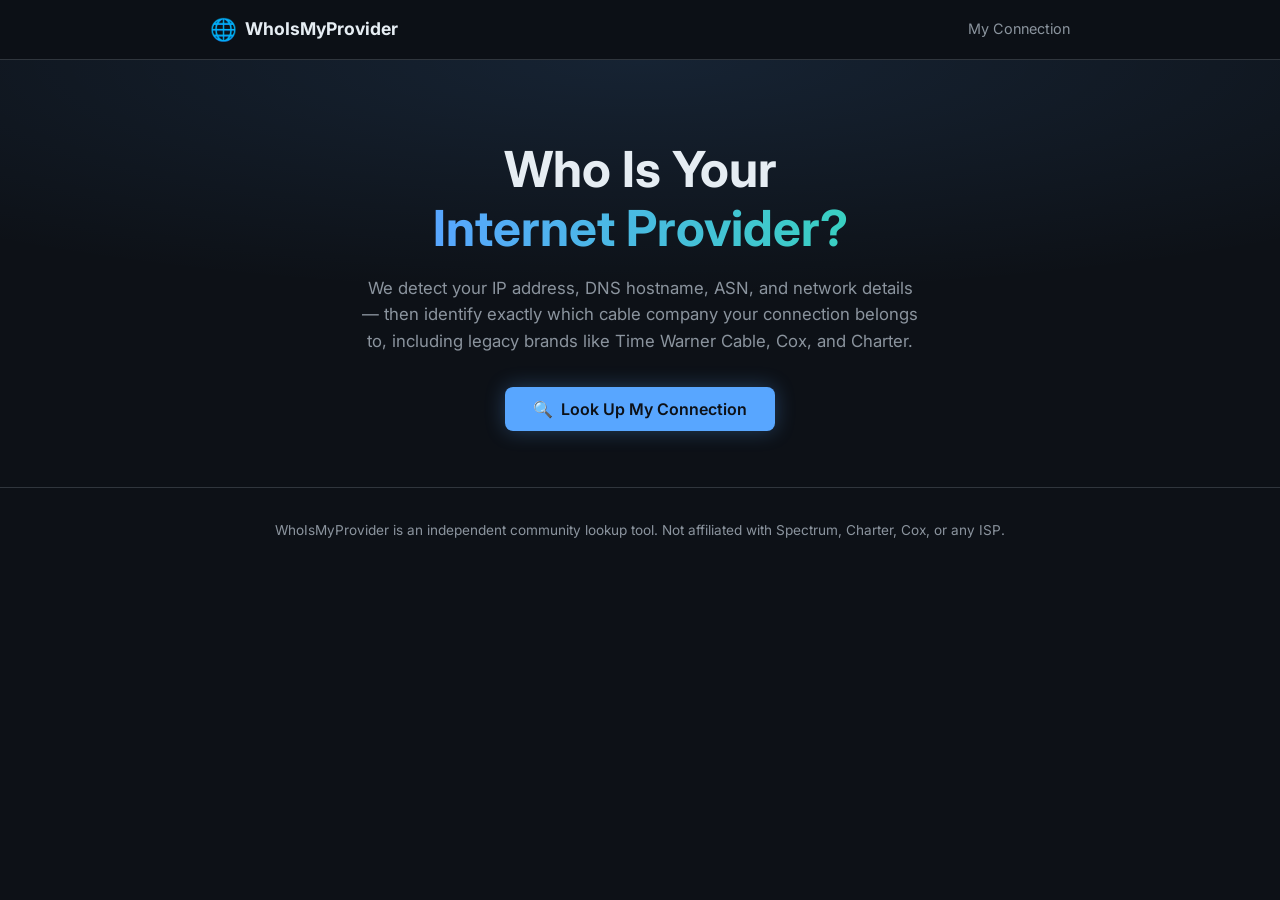
==== commit 9a9540e4: "Update index.html" ====
--- a/index.html
+++ b/index.html
@@ -18,8 +18,7 @@
           <span class="logo-text">WhoIsMyProvider</span>
         </div>
         <nav>
-          <a href="#results">My Info</a>
-          <a href="#report">Submit Report</a>
+          <a href="#results">My Connection</a>
         </nav>
       </div>
     </div>
@@ -30,7 +29,7 @@
     <div class="container">
       <h1>Who Is Your<br /><span class="highlight">Internet Provider?</span></h1>
       <p class="hero-sub">
-        We instantly detect your IP address, DNS hostname, ASN, and network details — then identify exactly which cable company your connection belongs to, including legacy brands like Time Warner Cable, Cox, and Charter.
+        We detect your IP address, DNS hostname, ASN, and network details — then identify exactly which cable company your connection belongs to, including legacy brands like Time Warner Cable, Cox, and Charter.
       </p>
       <button id="checkBtn" class="btn btn-primary" onclick="runLookup()">
         <span class="btn-icon">🔍</span> Look Up My Connection
@@ -139,83 +138,10 @@
 
   </section>
 
-  <!-- REPORT FORM -->
-  <section class="report-section container" id="report">
-    <div class="card">
-      <h2>Submit Your Report</h2>
-      <p>Share your experience with your provider — speeds, outages, service quality, or anything else. Your connection details are auto-filled below.</p>
-
-      <form id="reportForm" onsubmit="submitReport(event)">
-        <div class="form-row">
-          <div class="form-group">
-            <label>Your Name <span class="optional">(optional)</span></label>
-            <input type="text" id="rName" placeholder="e.g. Jane Doe" />
-          </div>
-          <div class="form-group">
-            <label>Email <span class="optional">(optional)</span></label>
-            <input type="email" id="rEmail" placeholder="you@example.com" />
-          </div>
-        </div>
-
-        <div class="form-row">
-          <div class="form-group">
-            <label>Provider Detected</label>
-            <input type="text" id="rProvider" placeholder="Run the lookup above first" readonly />
-          </div>
-          <div class="form-group">
-            <label>ZIP Code</label>
-            <input type="text" id="rZip" placeholder="Run the lookup above first" />
-          </div>
-        </div>
-
-        <div class="form-group full">
-          <label>What Are You Experiencing? *</label>
-          <select id="rStatus" required>
-            <option value="">— Select —</option>
-            <option>Speeds are great — no complaints</option>
-            <option>Speeds are slow / inconsistent</option>
-            <option>Frequent outages or disconnections</option>
-            <option>Service just recently improved</option>
-            <option>Service recently got worse</option>
-            <option>Other</option>
-          </select>
-        </div>
-
-        <div class="form-group full">
-          <label>Additional Notes <span class="optional">(optional)</span></label>
-          <textarea id="rNotes" rows="4" placeholder="Speeds you're seeing, times of day it's worst, anything you want to share…"></textarea>
-        </div>
-
-        <!-- Hidden auto-filled fields -->
-        <input type="hidden" id="rIp" />
-        <input type="hidden" id="rIsp" />
-        <input type="hidden" id="rAsn" />
-        <input type="hidden" id="rRdns" />
-        <input type="hidden" id="rCity" />
-        <input type="hidden" id="rState" />
-        <input type="hidden" id="rLegacy" />
-
-        <button type="submit" class="btn btn-primary" id="submitBtn">
-          <span class="btn-icon">📤</span> Submit Report
-        </button>
-      </form>
-
-      <div id="formSuccess" class="success-msg" style="display:none;">
-        <span>✅</span> Thank you! Your report was submitted.
-      </div>
-      <div id="formError" class="error-msg" style="display:none;">
-        <span>⚠️</span> Something went wrong. Please try again.
-      </div>
-    </div>
-  </section>
-
   <!-- FOOTER -->
   <footer class="site-footer">
     <div class="container">
-      <p>WhoIsMyProvider is an independent community tool. Not affiliated with Spectrum, Charter, Cox, or any ISP.</p>
-      <p style="margin-top:.4rem;">
-        <a href="admin.html" style="color:inherit;opacity:.25;font-size:.78rem;text-decoration:none;">Admin</a>
-      </p>
+      <p>WhoIsMyProvider is an independent community lookup tool. Not affiliated with Spectrum, Charter, Cox, or any ISP.</p>
     </div>
   </footer>
 
